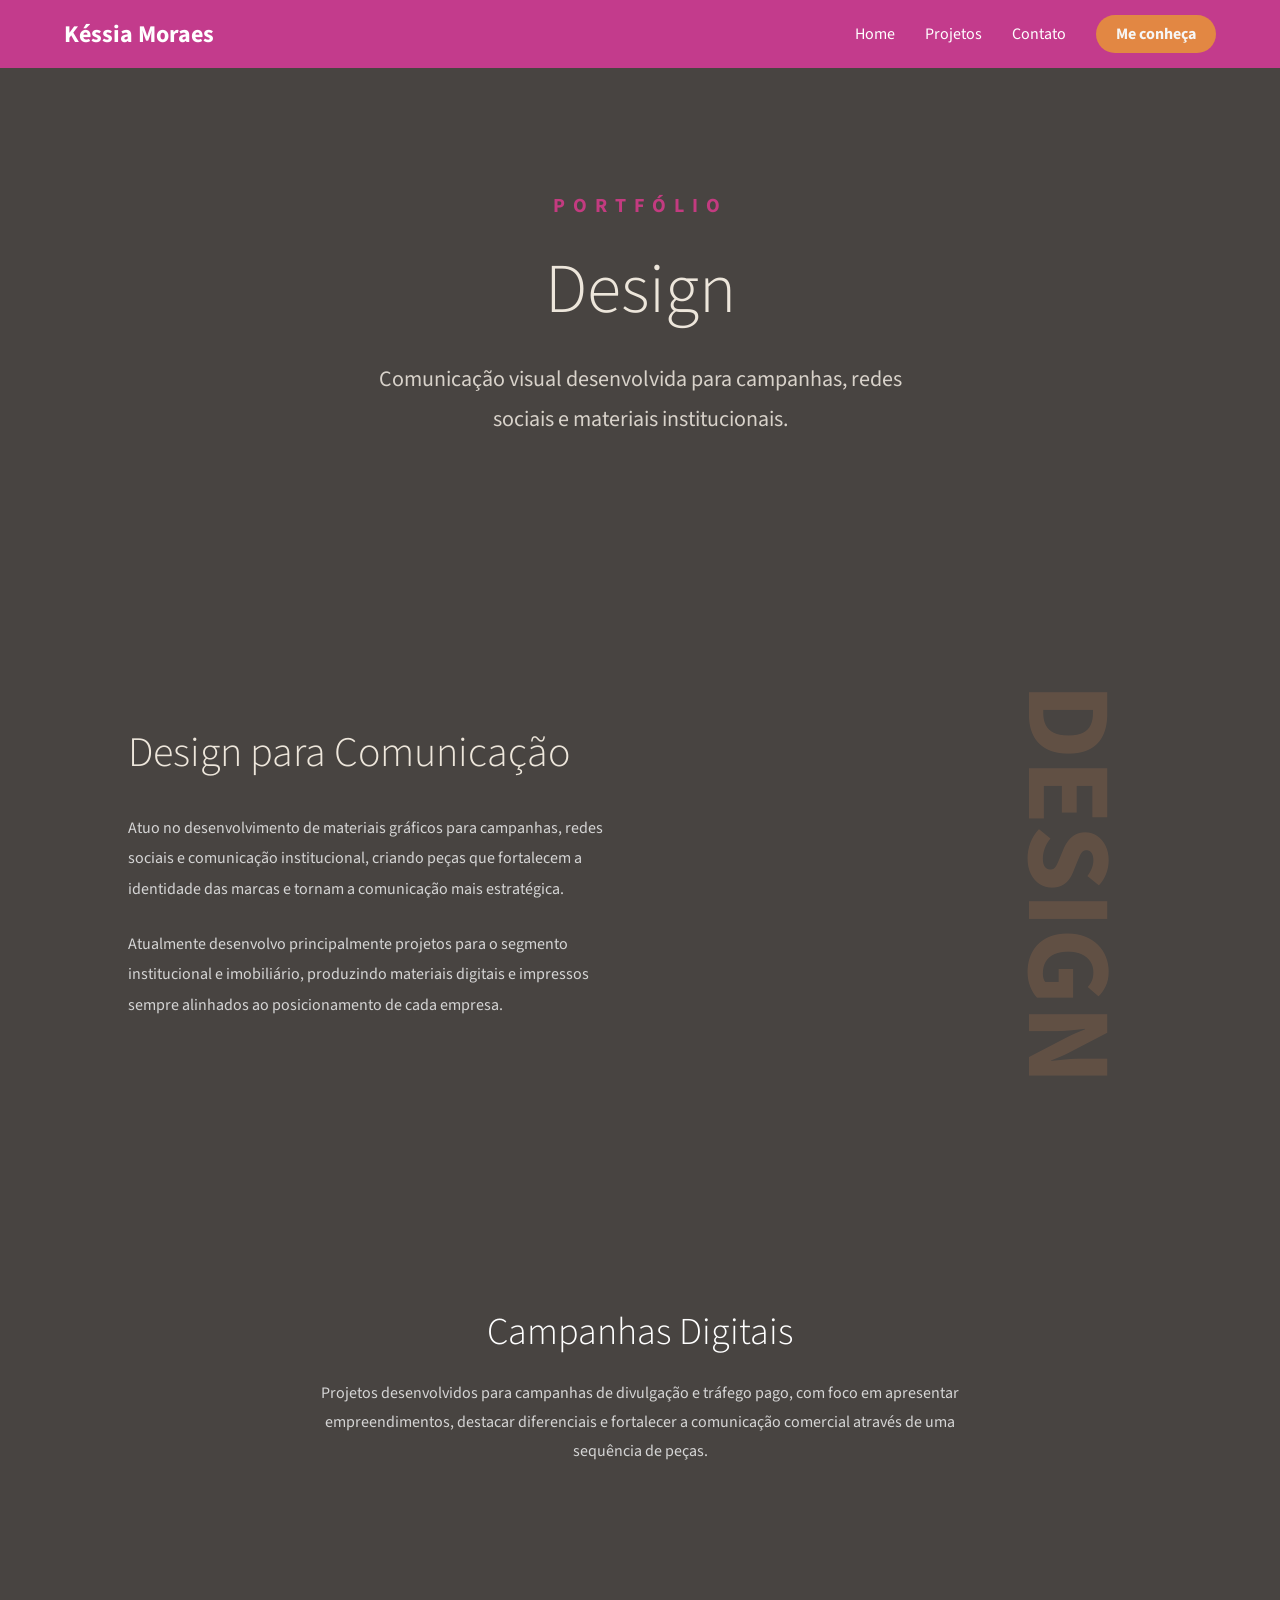
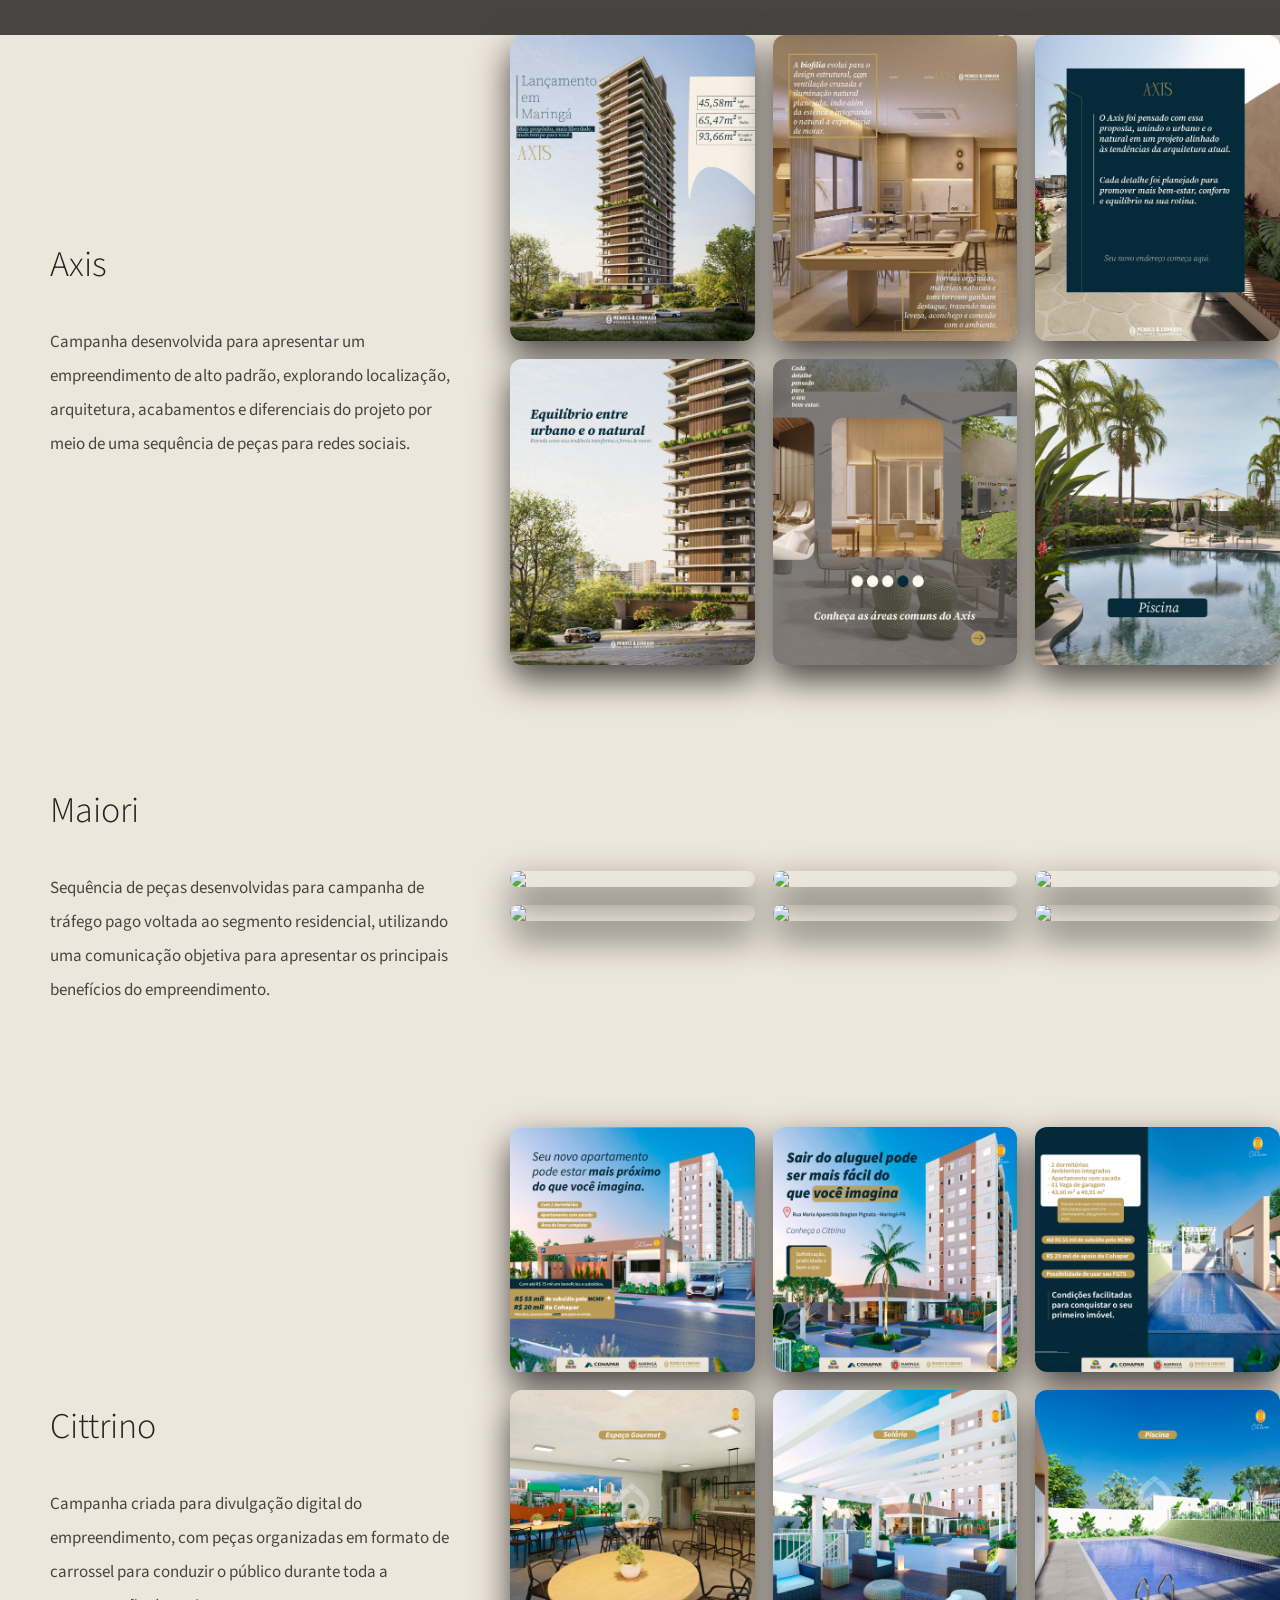
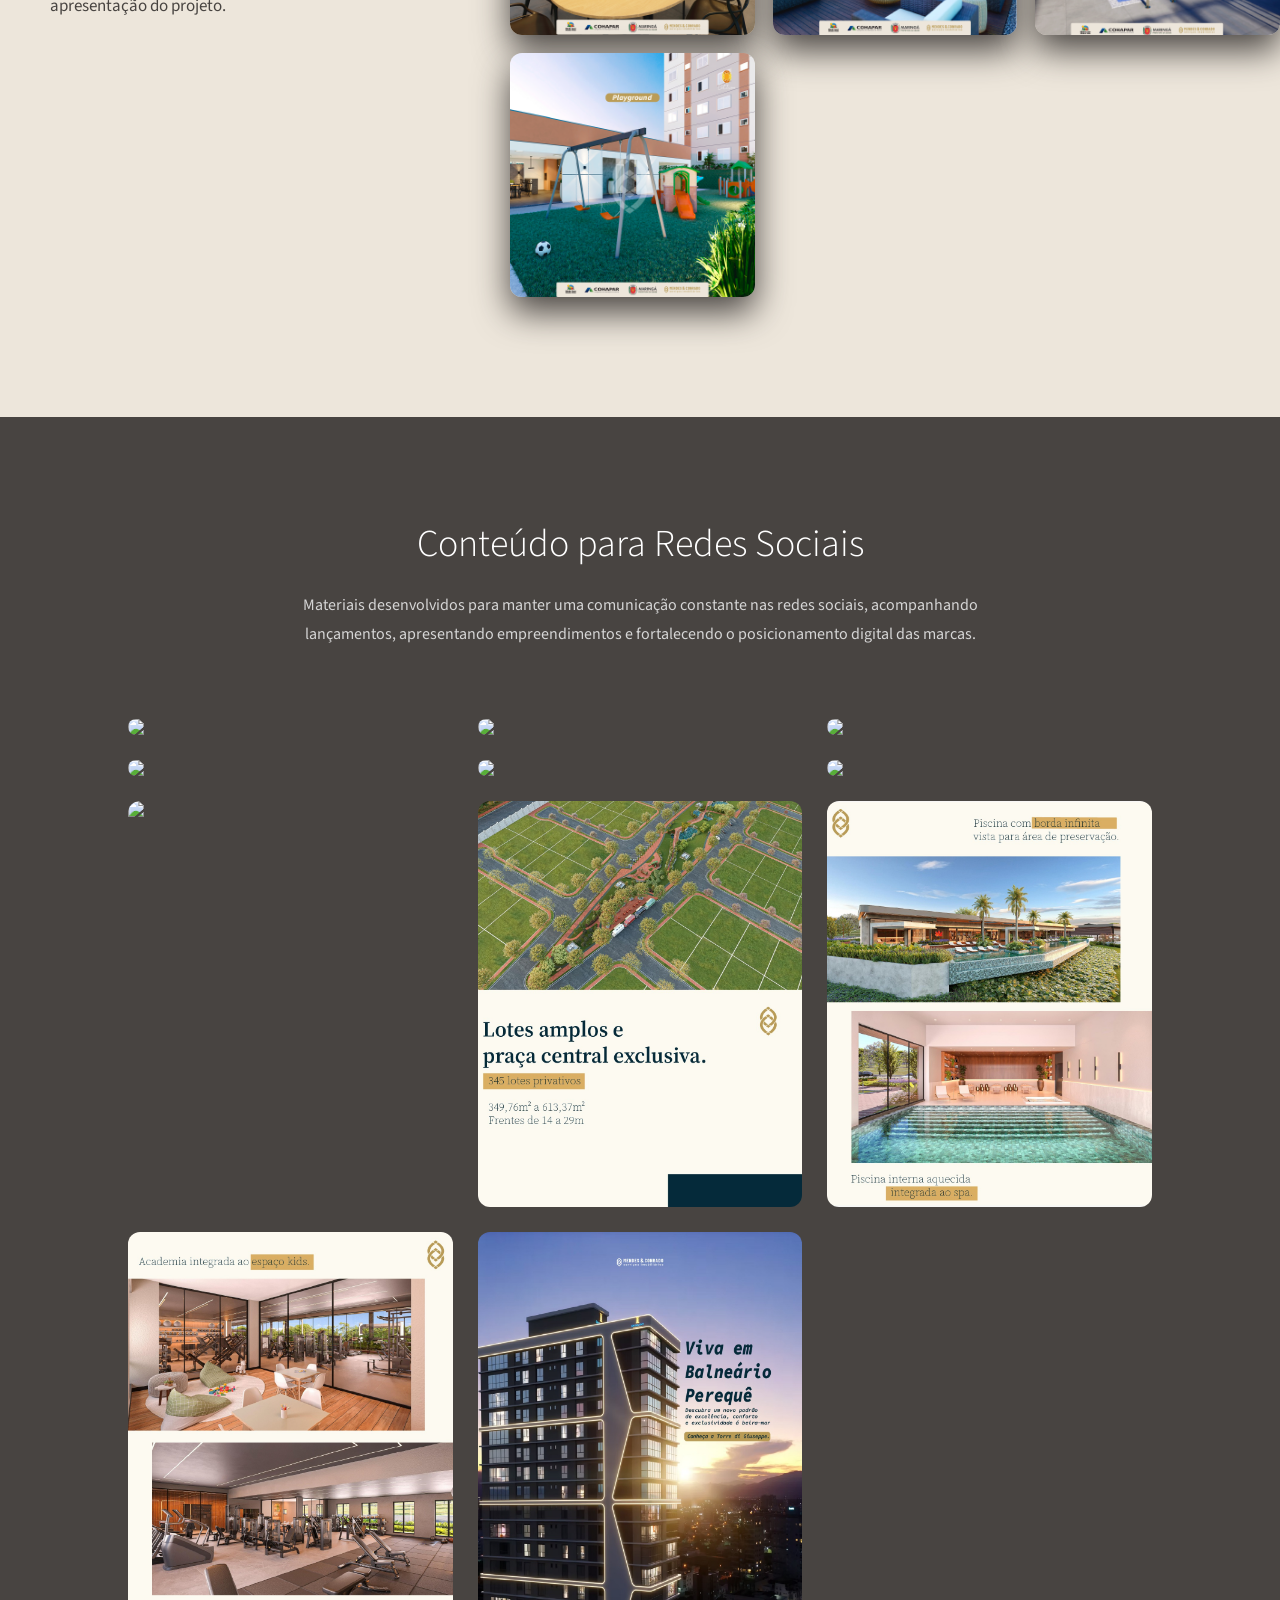
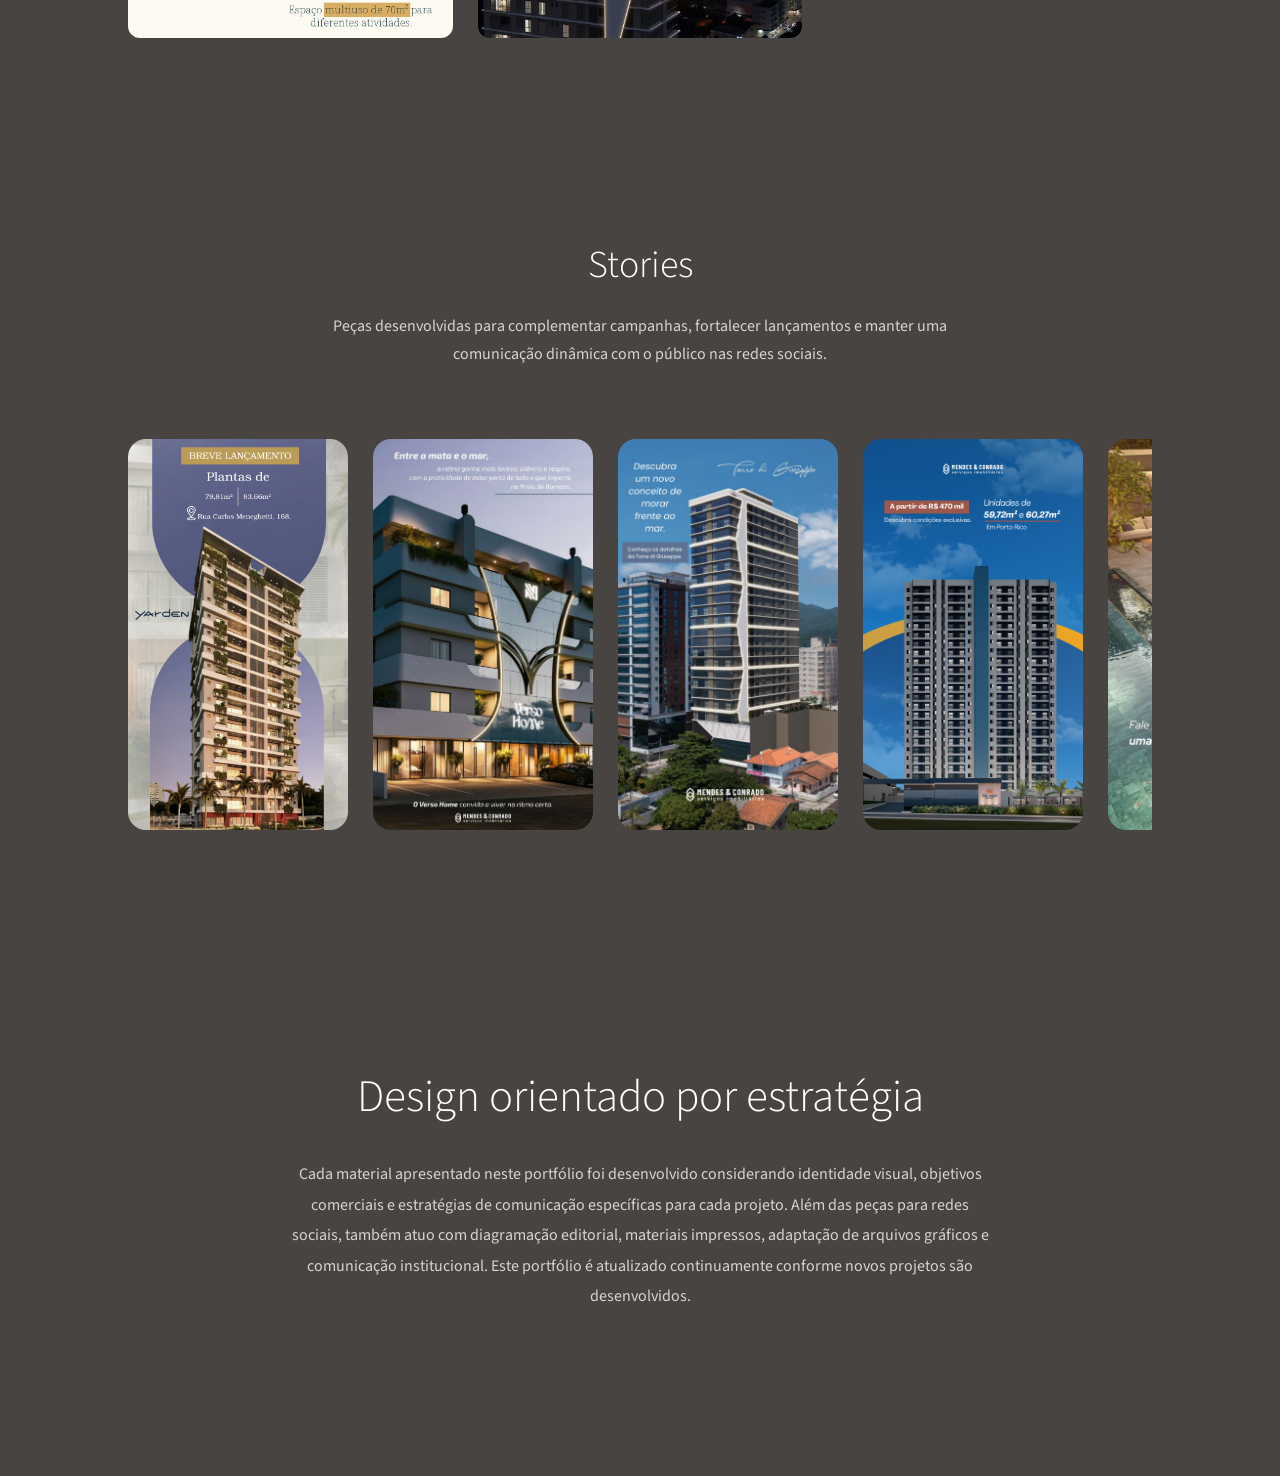
==== design.html @ b6b6fb09 "Primeira versão do portfólio" ====
<!DOCTYPE html>
<html lang="pt-br">

<head>
<meta charset="UTF-8">
<meta name="viewport" content="width=device-width, initial-scale=1.0">

<title>Késsia Moraes</title>

<link rel="stylesheet" href="style.css">

<link href="https://fonts.googleapis.com/css2?family=Source+Sans+Pro:wght@300;400;500;600;700&display=swap" rel="stylesheet">

</head>

<body>

<header>

<div class="logo">
<h2>Késsia Moraes</h2>
</div>

<nav>

<ul>
    
    <li><a href="index.html">Home</a></li>
    <li><a href="index.html#projetos">Projetos</a></li>
    <li><a href="index.html#contato">Contato</a></li>
    <li><a href="index.html#sobre" class="btn-conheca">Me conheça</a></li>

</ul>

</nav>

</header>

<!-- ================= BANNER ================= -->

<section class="banner-design">

<div class="banner-texto">

<h1>Portfólio</h1>

<h2>Design</h2>

<p>
Comunicação visual desenvolvida para campanhas,
redes sociais e materiais institucionais.
</p>

</div>

</section>

<!-- ================= INTRO ================= -->

<section class="intro-design">

<div class="texto-intro">

<h2>Design para Comunicação</h2>

<p>

Atuo no desenvolvimento de materiais gráficos para campanhas,
redes sociais e comunicação institucional, criando peças que
fortalecem a identidade das marcas e tornam a comunicação
mais estratégica.

</p>

<p>

Atualmente desenvolvo principalmente projetos para o segmento
institucional e imobiliário, produzindo materiais digitais e impressos
sempre alinhados ao posicionamento de cada empresa.

</p>

</div>

<div class="titulo-gigante">

DESIGN

</div>

</section>

<!-- ================= CAMPANHAS ================= -->

<section class="categoria-design">

<h2>Campanhas Digitais</h2>

<p class="categoria-texto">

Projetos desenvolvidos para campanhas de divulgação e tráfego pago,
com foco em apresentar empreendimentos, destacar diferenciais e
fortalecer a comunicação comercial através de uma sequência de peças.

</p>

</section>

<section class="projeto-design">

<div class="texto-projeto">

<h2>Axis</h2>

<p>

Campanha desenvolvida para apresentar um empreendimento
de alto padrão, explorando localização, arquitetura,
acabamentos e diferenciais do projeto por meio de uma
sequência de peças para redes sociais.

</p>

</div>

<div class="galeria-design">

<img src="Designs/Axis 1.jpeg" onclick="abrirImagem(this)">
<img src="Designs/Axis 2.jpeg" onclick="abrirImagem(this)">
<img src="Designs/Axis 3.jpeg" onclick="abrirImagem(this)">
<img src="Designs/Axis 4.png" onclick="abrirImagem(this)">
<img src="Designs/Axis C.1.png" onclick="abrirImagem(this)">
<img src="Designs/Axis C.2.png" onclick="abrirImagem(this)">

</div>
</section>

<section class="projeto-design invertido">

<div class="galeria-design">

<img src="Designs/Maori 1.png" onclick="abrirImagem(this)">
<img src="Designs/Maori 2.png" onclick="abrirImagem(this)">
<img src="Designs/Maori 3.png" onclick="abrirImagem(this)">
<img src="Designs/Maori 4.png" onclick="abrirImagem(this)">
<img src="Designs/Maori 5.png" onclick="abrirImagem(this)">
<img src="Designs/Maori 6.png" onclick="abrirImagem(this)">

</div>

<div class="texto-projeto">

<h2>Maiori</h2>

<p>

Sequência de peças desenvolvidas para campanha de tráfego
pago voltada ao segmento residencial, utilizando uma
comunicação objetiva para apresentar os principais
benefícios do empreendimento.

</p>

</div>

</section>

<section class="projeto-design">

<div class="texto-projeto">

<h2>Cittrino</h2>

<p>

Campanha criada para divulgação digital do empreendimento,
com peças organizadas em formato de carrossel para conduzir
o público durante toda a apresentação do projeto.

</p>

</div>

<div class="galeria-design">

<img src="Designs/Cittrino 1.png" onclick="abrirImagem(this)">
<img src="Designs/Cittrino 2.png" onclick="abrirImagem(this)">
<img src="Designs/Cittrino 3.png" onclick="abrirImagem(this)">
<img src="Designs/Cittrino 4.png" onclick="abrirImagem(this)">
<img src="Designs/Cittrino 5.png" onclick="abrirImagem(this)">
<img src="Designs/Cittrino 6.png" onclick="abrirImagem(this)">
<img src="Designs/Cittrino 7.png" onclick="abrirImagem(this)">

</div>

</section>

<section class="categoria-design">

<h2>Conteúdo para Redes Sociais</h2>

<p class="categoria-texto">

Materiais desenvolvidos para manter uma comunicação
constante nas redes sociais, acompanhando lançamentos,
apresentando empreendimentos e fortalecendo o
posicionamento digital das marcas.

</p>

<div class="grid-design">

<img src="Designs/Albor 1.jpg" onclick="abrirImagem(this)">
<img src="Designs/Albor 2.jpg" onclick="abrirImagem(this)">
<img src="Designs/Neo Wave 1.jpeg" onclick="abrirImagem(this)">
<img src="Designs/Neo Wave 2.jpeg" onclick="abrirImagem(this)">
<img src="Designs/La Vie 2.jpeg" onclick="abrirImagem(this)">
<img src="Designs/La Vie 3.jpeg" onclick="abrirImagem(this)">
<img src="Designs/La Vie 4.jpeg" onclick="abrirImagem(this)">
<img src="Designs/Plátanos 2.jpg" onclick="abrirImagem(this)">
<img src="Designs/Plátanos 3.jpg" onclick="abrirImagem(this)">
<img src="Designs/Plátanos 4.jpg" onclick="abrirImagem(this)">
<img src="Designs/Torre di Giuseppe 2.jpeg" onclick="abrirImagem(this)">

</div>

</section>

<section class="categoria-design">

<h2>Stories</h2>

<p class="categoria-texto">

Peças desenvolvidas para complementar campanhas,
fortalecer lançamentos e manter uma comunicação
dinâmica com o público nas redes sociais.

</p>

<div class="stories-grid">

<img src="Designs/Yarden.png" onclick="abrirImagem(this)">
<img src="Designs/Verso Home.jpeg" onclick="abrirImagem(this)">
<img src="Designs/Torre di Giuseppe.jpeg" onclick="abrirImagem(this)">
<img src="Designs/Neo Wave st.png" onclick="abrirImagem(this)">
<img src="Designs/Albor storys 1.jpg" onclick="abrirImagem(this)">
<img src="Designs/Albor storys 2.jpg" onclick="abrirImagem(this)">
<img src="Designs/Albor storys 3.jpg" onclick="abrirImagem(this)">
<img src="Designs/instagram Story.png" onclick="abrirImagem(this)">

</div>

</section>

<section class="portfolio-update">

<h2>Design orientado por estratégia</h2>

<p>

Cada material apresentado neste portfólio foi desenvolvido
considerando identidade visual, objetivos comerciais e
estratégias de comunicação específicas para cada projeto.

Além das peças para redes sociais, também atuo com
diagramação editorial, materiais impressos, adaptação de
arquivos gráficos e comunicação institucional.

Este portfólio é atualizado continuamente conforme novos
projetos são desenvolvidos.

</p>

</section>


<!-- ================= RODAPÉ ================= -->


<!-- LIGHTBOX -->

<div class="lightbox" id="lightbox">

    <span class="fechar">&times;</span>

    <span class="anterior">&#10094;</span>

    <img id="img-ampliada" alt="Imagem ampliada">

    <span class="proximo">&#10095;</span>

</div>

<script>

const lightbox = document.getElementById("lightbox");
const imagem = document.getElementById("img-ampliada");
const fotos = document.querySelectorAll(".galeria-design img, .grid-design img, .stories-grid img");

let indice = 0;

function abrirImagem(img){
    indice = Array.from(fotos).indexOf(img);
    imagem.src = fotos[indice].src;
    lightbox.style.display = "flex";
}

function mostrarImagem(){
    imagem.src = fotos[indice].src;
}

document.querySelector(".proximo").onclick = function(){
    indice++;
    if(indice >= fotos.length){
        indice = 0;
    }
    mostrarImagem();
}

document.querySelector(".anterior").onclick = function(){
    indice--;
    if(indice < 0){
        indice = fotos.length - 1;
    }
    mostrarImagem();
}

document.querySelector(".fechar").onclick = function(){
    lightbox.style.display = "none";
}

lightbox.onclick = function(e){
    if(e.target === lightbox){
        lightbox.style.display = "none";
    }
}

document.addEventListener("keydown", function(e){

    if(lightbox.style.display !== "flex") return;

    if(e.key === "ArrowRight"){
        document.querySelector(".proximo").click();
    }

    if(e.key === "ArrowLeft"){
        document.querySelector(".anterior").click();
    }

    if(e.key === "Escape"){
        lightbox.style.display = "none";
    }

});

</script>

</body>
</html>
---- style.css ----
* {
    margin: 0;
    padding: 0;
    box-sizing: border-box;
}

html{

    scroll-behavior:smooth;

}
body {
    background-color: #ede6db;
    font-family: 'Source Sans Pro', sans-serif;
    color: #222;
}

header {
    background-color: #c33B8c;
    width: 100%;
    padding: 15px 5%;
    display: flex;
    justify-content: space-between;
    align-items: center;
}

header .logo h2 {
    color: white;
    margin: 0;
    font-size: 24px;
}

header nav ul {
    display: flex;
    align-items: center;
    list-style: none;
    gap: 30px;
}

header nav ul li a {
    color: white;
    text-decoration: none;
    font-size: 16px;
}

header nav ul li a.btn-conheca {
    background-color: #e28743;
    color: #f6f6f6;
    padding: 8px 20px;
    border-radius: 20px;
    font-weight: bold;
    display: inline-block;
    transition: opacity 0.2s;
}

header nav ul li a.btn-conheca:hover {
    opacity: 0.9;
}

.home{
    width: 100%;
    min-height: 88vh;
    padding: 60px 7%;
    display: flex;
    justify-content: space-between;
    align-items: center;
    gap: 70px;
    background: #EDE6DB;
}
.home-image{
    width: 40%;
    display: flex;
    justify-content: center;
    position: relative; /* importante */
}

.foto{
    width:340px;
    border-radius:40px;
}

.estrela-home{
    position:absolute;
    width:300px;
    top:-235px;
    left:-30px;
    z-index:2;
}

.home-text{
    width:55%;
}
.home-text h1{
    color:#C33B80;
    font-size:52px;
    font-weight:700;
    line-height:60px;
    text-align:right;
    margin-bottom:45px;
}
.home-text h2{
    color:#484441;
    font-size:58px;
    font-weight:700;
    margin-bottom:8px;
}

.home-text h2 span{
    font-size:24px;
    font-weight:300;
    color:#777;
    font-style:italic;
}

.home-text p{
    color:#6a6a6a;
    font-size:22px;
    line-height:33px;
    margin-bottom:15px;
}

.home .btn-projetos{
    display:inline-block;
    margin-top:25px;
    background:#484441;
    color:#EDE6DB;
    border:none;
    border-radius:30px;
    padding:15px 40px;
    font-size:18px;
    cursor:pointer;
    transition:.3s;
    text-decoration:none;
    font-weight:600;
}

.home .btn-projetos:hover{
    background:#C33B80;
}

/* ================= PROJETOS ================= */

.projetos{
    width: 100%;
    min-height: 100vh;
    background-color: #F2985B;

    display: flex;
    flex-direction: column;
    align-items: center;
    padding-bottom: 80px;
}

.faixa{
    width:100%;
    background:#F0AECF;
    padding:5px 0;
    overflow:hidden;
}

.faixa h2{
    color:#F2985B;
    font-size:60px;
    font: weight 700px;;
    white-space:nowrap;
    text-align:center;
    letter-spacing:2px;
}

.faixa h2{
    color:#F2985B;
    font-size:45px;
    font-weight:700;
    white-space:nowrap;
    text-align:center;
    letter-spacing:8px;
}

.faixa h3{
    color:#89654e;
    font-size:50px;
    font-weight:700;
    white-space:nowrap;
    text-align:center;
    letter-spacing:2px;
}

.faixa2 h2{
    color:#F0AECF;
    font-size:42px;
    white-space:nowrap;
    text-align:center;
    letter-spacing:2px;
}

.cards{
    width: 90%;
    margin:120px auto 0;
    display: grid;
    grid-template-columns: repeat(4,1fr);
    gap: 30px;
}

.card{
    padding:35px;
    border-radius:26px;
    min-height:400px;
    display:flex;
    flex-direction:column;
    justify-content:space-between;
}

.card h3{
    font-size:48px;
    line-height:50px;
    font-weight:700;

}

.card p{
    font-size:18px;
    line-height:28px;
}

.card a{
    margin-top:30px;
    text-decoration:none;
    font-weight:bold;
}

.social{
    background:#C33B80;
    color:#EDE6DB;
}

.mobile{
    background:#484441;
    color:#C33B80;
}

.fotografia{
    background:#F0AECF;
    color:#F2985B;

}

.design{
    background:#EDE6DB;
    color:#484441;
}
.card a{
    display:block;
    width:100%;
    text-align:center;
    margin-top:30px;
    padding:12px;
    border-radius:12px;
    text-decoration:none;
    font-weight:700;
}

.social a{
    background:#484441;
    color:#EDE6DB;
}

.mobile a{
    background:#C33B80;
    color:#EDE6DB;
}

.fotografia a{
    background:#F2985B;
    color:#EDE6DB;
}

.design a{
    background:#484441;
    color:#EDE6DB;
}

/* ================= DIVISOR EDITORIAL ================= */

.divisor-editorial{
    width:97\%;
    margin-bottom:-60px;   /* faz a franjinha entrar na próxima seção */
    line-height:0;
    position:relative;
    z-index:10;
}

.divisor-editorial img{
    display:block;
    width:109%;           /* aumenta um pouquinho */
    margin-left:-2%;      /* centraliza */
}

/* SOBRE */

.sobre{

    width:100%;
    min-height:100vh;
    background:#484441;
    display:flex;
    justify-content:space-between;
    align-items:center;
    padding:90px 8%;
    position:relative;
}

.sobre-imagem{
    width:35%;
    position:relative;
    display:flex;
    justify-content:center;
}

.fundo-rosa{
    width:260px;
    height:520px;
    background:#F0AECF;
    position:absolute;
    left:-20px;
    top:-20px;
    z-index:1;
}

.sobre-imagem img{
    width:300px;
    position:relative;
    z-index:2;
}

.sobre-texto{ 
    width:55%;
    color:white;
    position:relative;

}

.sobre-texto h2{
    font-size:78px;
    color:#F0AECF;
    font-family:serif;
    font-style:italic;
    font-weight:400;
    margin-bottom:35px;
}

.sobre-texto p{
    font-size:22px;
    line-height:38px;
    color:#F3D4E5;
    margin-bottom:25px;
}

.titulo-ferramentas{
    display:inline-block;
    background:#C33B80;
    color:white;
    padding:10px 40px;
    border-radius:30px;
    margin-top:20px;
    margin-bottom:30px;
    font-weight:bold;

}

.icones{
    display:flex;
    gap:25px;
    align-items:center;

}

.icones img{
    width:48px;
}

.estrela-sobre{
    position:absolute;
    width:60px;
}

.estrela1{
    left:-60px;
    top:-40px;
}

.estrela2{
    right:30px;
    top:-30px;
}

.estrela3{
    right:-20px;
    bottom:-20px;
}

/* ================= CONTATO ================= */

.contato{
    width:100%;
    padding:120px 8%;
    background:
    linear-gradient(#F0AECF 15px, transparent 15px),
    linear-gradient(90deg,#F0AECF 15px, transparent 15px);
    background-size:100px 100px;
    background-color:#EDE6DB;
    display:flex;
    justify-content:center;
}

.contato-box{
    width:900px;
    background:#F2985B;
    border-radius:45px;
    padding:70px;
    text-align:center;
    position:relative;
}

.contato-box h2{
    color:#C33B80;
    font-size:52px;
    line-height:60px;
    margin-bottom:25px;
}

.contato-box p{
    color:#EDE6DB;
    font-size:24px;
    line-height:38px;
    margin-bottom:40px;
}

.btn-whatsapp{
    display:inline-block;
    background:#C33B80;
    color:white;
    text-decoration:none;
    padding:15px 45px;
    border-radius:30px;
    font-size:22px;
    font-weight:bold;
    transition:.3s;
}

.btn-whatsapp:hover{
    background:#484441;

}

.estrela-contato1{
    width:45px;
    left:50px;
    top:40px;
}

.estrela-contato2{
    width:70px;
    right:70px;
    top:90px;
}

.estrela-contato3{
    width:35px;
    right:120px;
    bottom:60px;
}

/* ================= FOOTER ================= */

footer{
    width:100%;
    background:#C33B80;
    text-align:center;
    padding:0 px 8% 50px;
    position:relative;
}

.faixa-footer{
    width:100%;
    height:45px;

    display:flex;
    justify-content:center;
    align-items:center;
    overflow:hidden;
}

.faixa-footer p{

    white-space:nowrap;
    font-size:45px;
    letter-spacing:8px;
    font: weight 600px;

}

.faixa1{
    background:#F2985B;

}

.faixa1 p{
    color:#EDE6DB;

}

.faixa2{
    background:#EDE6DB;

}

.faixa2 p{
    color:#484441;

}


footer h2{
    font-size:78px;
    color:#EDE6DB;
    line-height:90px;
    margin-bottom:50px;
    font-weight:700;
}

.footer-links{
    display:flex;
    justify-content:center;
    gap:40px;
    margin-bottom:40px;
}

.footer-links a{
    color:#EDE6DB;
    text-decoration:none;
    font-size:20px;
    transition:.3s;
}

.footer-links a:hover{
    color:#F2985B;
}

.redes{
    display:flex;
    justify-content:center;
    gap:25px;
    margin-bottom:35px;
}

.redes img{
    width:34px;
    transition:.3s;
}

.redes img:hover{
    transform:scale(1.15);
}

footer p{
    color:#F0AECF;
    font-size:16px;
}

/* ==========================================
   FOTOGRAFIA
========================================== */

.banner-foto{
    width:100%;
    min-height:70vh;
    background:#484441;
    display:flex;
    justify-content:center;
    align-items:center;
    text-align:center;
    padding:80px 8%;

}

.banner-texto h1{
    color:#C33B80;
    font-size:24px;
    letter-spacing:8px;
    text-transform:uppercase;
    margin-bottom:20px;

}

.banner-texto h2{
    color:#EDE6DB;
    font-size:90px;
    font-weight:700;
    margin-bottom:20px;

}

.banner-texto p{
    color:#D8D2CA;
    font-size:22px;
    line-height:34px;

}

.galeria{
    background:#484441;
    padding:100px 8%;

}

.galeria h3{
    color:#F0AECF;
    font-size:42px;
    margin-bottom:40px;
    margin-top:80px;
    letter-spacing:3px;
    text-transform:uppercase;

}

.grid-fotos{
    display:grid;
    grid-template-columns:repeat(12,1fr);
    grid-auto-rows:190px;
    gap:18px;
    margin-bottom:80px;

}

.grid-fotos img{

    width:100%;
    height:100%;
    object-fit:cover;

    transition:.4s;

}

.grid-fotos img:hover{

    object-fit:contain;

    background:#484441;

}

.grid-fotos img:hover{
    transform:scale(1.02);

}

.grid-fotos img:nth-child(1){
    grid-column:span 8;
    grid-row:span 3;

}

.grid-fotos img:nth-child(2){
    grid-column:span 4;
    grid-row:span 2;

}

.grid-fotos img:nth-child(3){
    grid-column:span 4;
    grid-row:span 2;

}

.grid-fotos img:nth-child(4){
    grid-column:span 8;
    grid-row:span 2;

}

.grid-fotos img:nth-child(5){
    grid-column:span 6;
    grid-row:span 3;

}

.grid-fotos img:nth-child(6){
    grid-column:span 6;
    grid-row:span 3;

}

.grid-fotos img:nth-child(7){
    grid-column:span 12;
    grid-row:span 3;

}

.galeria h3:first-child{
    margin-top:0;

}

.galeria h3::after{
    content:"";
    display:block;
    width:120px;
    height:3px;
    background:#C33B80;
    margin-top:12px;

}


/* ================= LIGHTBOX ================= */

.lightbox{
    display:none;
    position:fixed;
    left:0;
    top:0;
    width:100%;
    height:100%;
    background:rgba(0,0,0,.92);
    justify-content:center;
    align-items:center;
    z-index:9999;
    animation:fade .35s;
}

.lightbox img{
    max-width:88%;
    max-height:88%;
    border-radius:10px;
    animation:zoom .35s;
}

.fechar{
    position: fixed;
    top: 20px;
    right: 30px;
    font-size: 70px;
    font-weight: bold;
    color: #ffffff;
    cursor: pointer;
    z-index: 10000;
}

.anterior,
.proximo{
    position:absolute;
    top:50%;
    transform:translateY(-50%);
    color:white;
    font-size:60px;
    cursor:pointer;
    user-select:none;
    padding:20px;
}

.anterior{
    left:25px;
}

.proximo{
    right:25px;
}

@keyframes fade{
    from{
        opacity:0;
    }

    to{
        opacity:1;
    }
}

@keyframes zoom{
    from{
        transform:scale(.85);
    }

    to{
        transform:scale(1);
    }
}


/* ==========================================
   mobilemaker
========================================== */

.intro-mobile{

    width:80%;
    margin:90px auto;
    display:flex;
    gap:40px;
    justify-content:center;
    align-items:center;

}

.linha-mobile{
    width:3px;
    height:120px;
    background:#C33B80;

}

.texto-mobile{
    max-width:700px;

}

.texto-mobile h2{

    color:#F0AECF;
    font-size:40px;
    margin-bottom:20px;

}

.texto-mobile p{

    color:#EDE6DB;
    line-height:1.9;
    font-size:18px;

}

.videos-mobile{

    width:70%;
    margin:0 auto 120px;

}

.video-card{

    margin-bottom:120px;

}

.video-card video{

    width:100%;
    max-width:650px;

    display:block;

    margin:0 auto;

    border-radius:20px;

    transition:.35s;

    cursor:pointer;

}

.video-card video:hover{

    transform:scale(1.02);

}

.info-video{

    width:650px;

    margin:25px auto 0;

    text-align:left;

}

.info-video span{

    color:#F2985B;

    font-size:15px;

    letter-spacing:3px;

}

.info-video h3{

    color:#F0AECF;

    font-size:34px;

    margin:10px 0;

}

.info-video p{

    color:#d9d9d9;

    line-height:1.8;

    margin-bottom:25px;

}

.tags-video{

    display:flex;

    gap:12px;

    flex-wrap:wrap;

}

.tags-video span{
    background:#C33B80;
    color:white;
    padding:8px 16px;
    border-radius:40px;
    font-size:14px;
    letter-spacing:1px;

}

.video-card::after{

    content:"";
    display:block;
    width:100%;
    height:1px;
    background:rgba(255,255,255,.12);
    margin-top:70px;

}

.pagina-mobile{

    background:#484441;
    color:#fff;

}


/* ==========================================
   DESIGN
========================================== */

.banner-design{

    width:100%;
    min-height:55vh;
    background:#484441;
    display:flex;
    justify-content:center;
    align-items:center;
    text-align:center;
    color:#ffe7e7;
}

.banner-design h1{

    font-size:20px;
    letter-spacing:8px;
    text-transform:uppercase;
    color:#C33B80;
    margin-bottom:20px;

}

.banner-design h2{

    font-size:70px;
    font-weight:300;
    margin-bottom:20px;

}

.banner-design p{

    width:650px;
    max-width:90%;
    margin:auto;
    line-height:1.8;

}

/* INTRO */

.intro-design{

    background:#484441;
    color:white;

    display:flex;
    justify-content:space-between;
    align-items:center;

    padding:120px 10%;

    gap:80px;

}

.texto-intro{

    width:50%;

}

.texto-intro h2{

    font-size:42px;
    font-weight:300;
    margin-bottom:35px;

}

.texto-intro p{

    line-height:2;
    margin-bottom:20px;
    color:#d8d8d8;

}

.titulo-gigante{

    font-size:150px;
    font-weight:700;
    opacity:.05;
    user-select:none;

}

/* CATEGORIAS */

.categoria-design{

    background:#484441;
    color:white;
    padding:100px 10%;

}

.categoria-design h2{

    font-size:42px;
    font-weight:300;
    margin-bottom:20px;

}

.categoria-texto{

    width:650px;
    max-width:100%;
    color:#d6d6d6;
    line-height:1.8;
    margin-bottom:60px;

}

/* PROJETOS */

.projeto-design{

    display:flex;
    justify-content:space-between;
    align-items:center;

    gap:60px;

    margin-bottom:120px;

}

.projeto-design.invertido{

    flex-direction:row-reverse;

}

.texto-projeto{

    max-width:450px;
    padding-left:50px;

}

.texto-projeto h2{

    font-size:36px;
    font-weight:300;
    margin-bottom:35px;

}

.texto-projeto p{

    line-height:2;
    color:#484441;
    font-size:17px;

}

/* GALERIA */

.galeria-design{
    width:65%;
    display:grid;
    grid-template-columns:repeat(3,1fr);
    gap:18px;
    margin:0 auto;

}

.galeria-design img{

    width:100%;
    display:block;
    border-radius:12px;

    cursor:pointer;

    transition:.4s;

    box-shadow:0 15px 35px #484441;

}

.galeria-design img:hover{

    transform:translateY(-8px);

}

/* GRID FEED */

.grid-design{

    display:grid;

    grid-template-columns:repeat(auto-fit,minmax(250px,1fr));

    gap:25px;

}

.grid-design img{

    width:100%;
    border-radius:12px;
    cursor:pointer;
    transition:.4s;

}

.grid-design img:hover{

    transform:translateY(-8px);

}

/* STORIES */

.stories-grid{

    display:flex;

    gap:25px;

    overflow-x:auto;

    padding-bottom:15px;

}

.stories-grid img{

    width:220px;

    border-radius:18px;

    cursor:pointer;

    transition:.4s;

    flex-shrink:0;

}

.stories-grid img:hover{

    transform:translateY(-8px);

}

/* FINAL */

.comunicacao-design{

    background:#484441;
    color:white;

    padding:120px 10%;

}

.comunicacao-design h2{

    font-size:42px;
    font-weight:300;
    margin-bottom:30px;

}

.comunicacao-design p{

    width:750px;
    max-width:100%;

    line-height:2;
    color:#d6d6d6;

    margin-bottom:20px;

}

.portfolio-update{

    background:#484441;

    color:white;

    text-align:center;

    padding:120px 10%;

}

.portfolio-update h2{

    font-size:42px;
    font-weight:300;
    margin-bottom:30px;

}

.portfolio-update p{

    width:700px;
    max-width:100%;
    margin:auto;

    line-height:2;

    color:#d5d5d5;

}


/********************************************
SOCIAL MEDIA
********************************************/

.banner-social{

    background:#484441;
    color:#8d6f40;
    padding:170px 10%;
    text-align:center;

}

.banner-social h1{

    font-size:18px;
    letter-spacing:4px;
    text-transform:uppercase;
    color:#F0AECF;
    margin-bottom:20px;

}

.banner-social h2{

    font-size:58px;
    font-weight:300;
    margin-bottom:20px;

}

.banner-social p{

    width:700px;
    max-width:100%;
    margin:auto;
    line-height:1.8;
    color:#d5d5d5;

}

/*========================*/

.intro-design{

    display:flex;
    justify-content:space-between;
    align-items:center;
    padding:120px 10%;
    background:#484441;
    color:#EDE6DB;
    gap:80px;

}

.texto-intro{

    max-width:700px;

}

.texto-intro h2{

    font-size:42px;
    margin-bottom:30px;
    font-weight:300;

}

.texto-intro p{

    line-height:1.9;
    margin-bottom:25px;
    color:#d5d5d5;

}

.titulo-gigante{

    font-size:120px;
    color:#F2985B;
    opacity:.15;
    writing-mode:vertical-rl;
    user-select:none;

}

/*========================*/

.categoria-design{

    padding:100px 10%;
    background:#484441;
    color:white;

}

.categoria-design h2{

    font-size:38px;
    text-align:center;
    margin-bottom:20px;
    font-weight:300;

}

.categoria-texto{

    text-align:center;
    width:700px;
    max-width:100%;
    margin:0 auto 70px;
    line-height:1.8;
    color:#d5d5d5;

}

/*========================*/

.grid-servicos{

    display:grid;
    grid-template-columns:repeat(auto-fit,minmax(280px,1fr));
    gap:35px;

}

.card-servico{

    background:#5b5552;
    padding:35px;
    border-radius:18px;
    transition:.3s;

}

.card-servico:hover{

    transform:translateY(-8px);

}

.card-servico h3{

    font-size:24px;
    margin-bottom:20px;
    color:#F2985B;
    font-weight:400;

}

.card-servico p{

    line-height:1.8;
    color:#EDE6DB;

}

/*========================*/

.comunicacao-design{

    padding:100px 10%;
    background:#484441;
    color:white;
    text-align:center;

}

.comunicacao-design h2{

    font-size:38px;
    margin-bottom:40px;
    font-weight:300;

}

.comunicacao-design p{

    width:900px;
    max-width:100%;
    margin:0 auto 30px;
    line-height:2;
    color:#d5d5d5;

}

/*========================*/

.portfolio-update{

    padding:120px 10%;
    background:#484441;
    text-align:center;
    color:white;

}

.portfolio-update h2{

    font-size:45px;
    margin-bottom:30px;
    font-weight:300;

}

.portfolio-update p{

    width:700px;
    max-width:100%;
    margin:0 auto 45px;
    line-height:1.9;
    color:#d5d5d5;

}

/*========================*/

.botao-home{

    display:inline-block;
    padding:15px 40px;
    background:#F2985B;
    color:white;
    text-decoration:none;
    border-radius:40px;
    transition:.3s;

}

.botao-home:hover{

    background:#C33B80;
}

/*==========================
RESPONSIVO
==========================*/

@media(max-width:900px){

.intro-design{

    flex-direction:column;
    text-align:center;

}

.titulo-gigante{

    writing-mode:horizontal-tb;
    font-size:65px;

}

.banner-social h2{

    font-size:42px;

}

.portfolio-update h2{

    font-size:35px;

}

}


/* ================= LIGHTBOX DESIGN ================= */

.lightbox{
    display:none;
    position:fixed;
    top:0;
    left:0;
    width:100%;
    height:100%;
    background:rgba(0,0,0,.92);
    justify-content:center;
    align-items:center;
    z-index:99999;
}

.lightbox img{
    max-width:90%;
    max-height:90%;
    border-radius:12px;
}

.fechar{
    position:absolute;
    top:20px;
    right:35px;
    color:#fff;
    font-size:55px;
    cursor:pointer;
    z-index:100000;
}

.anterior,
.proximo{
    position:absolute;
    top:50%;
    transform:translateY(-50%);
    color:#fff;
    font-size:65px;
    cursor:pointer;
    padding:20px;
    user-select:none;
    z-index:100000;
}

.anterior{
    left:25px;
}

.proximo{
    right:25px;
}
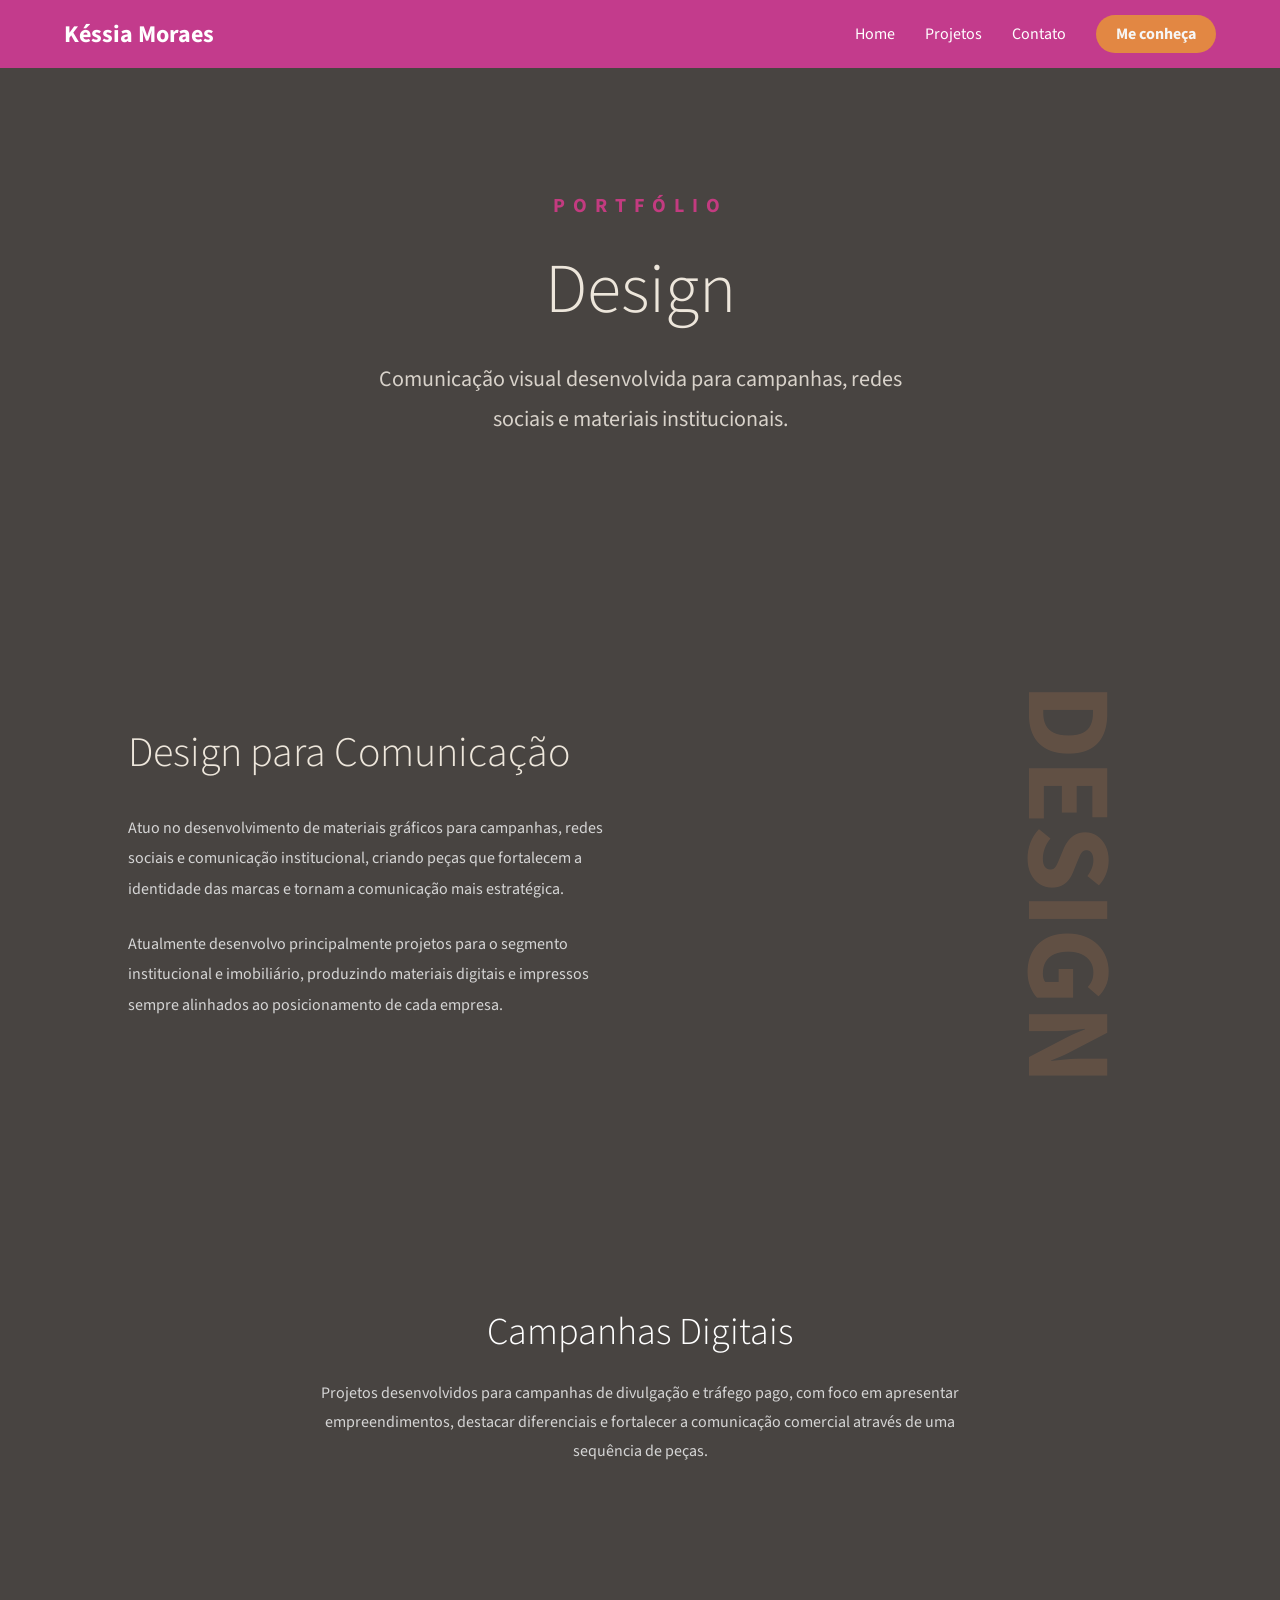
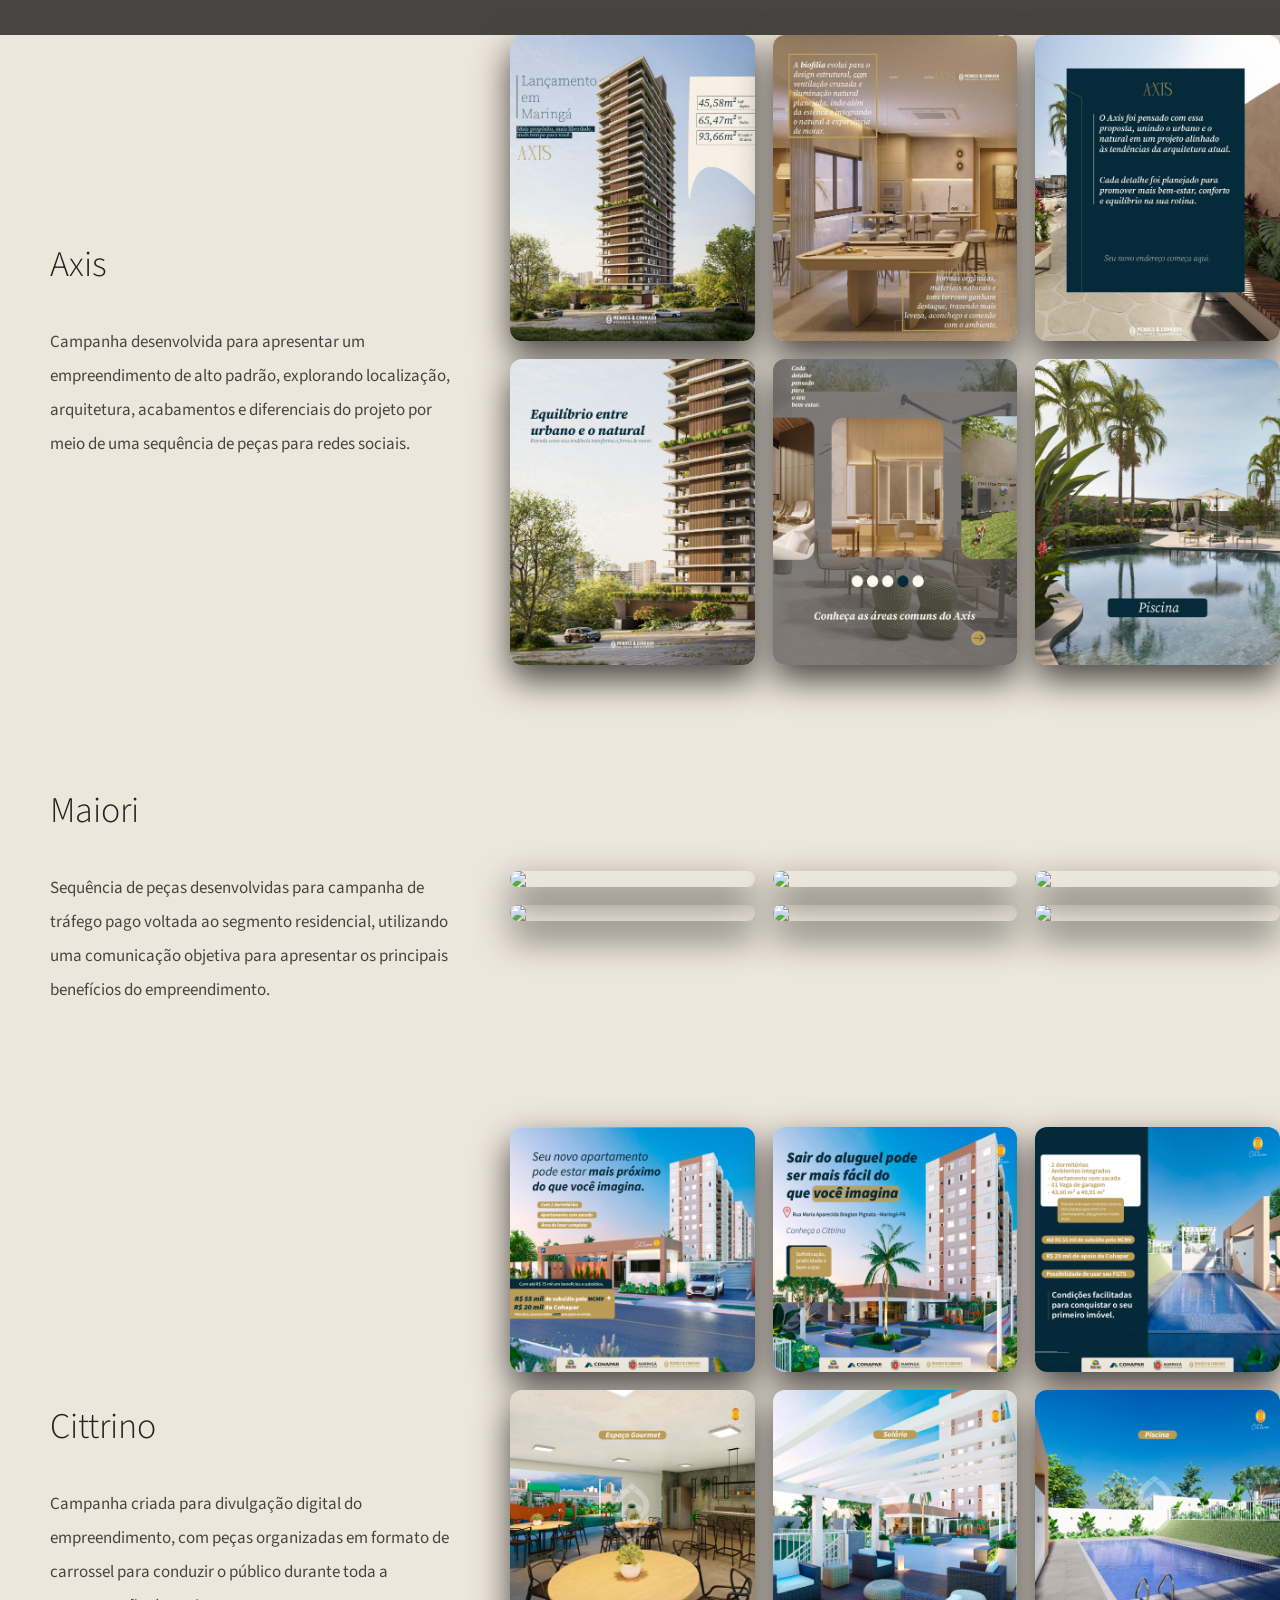
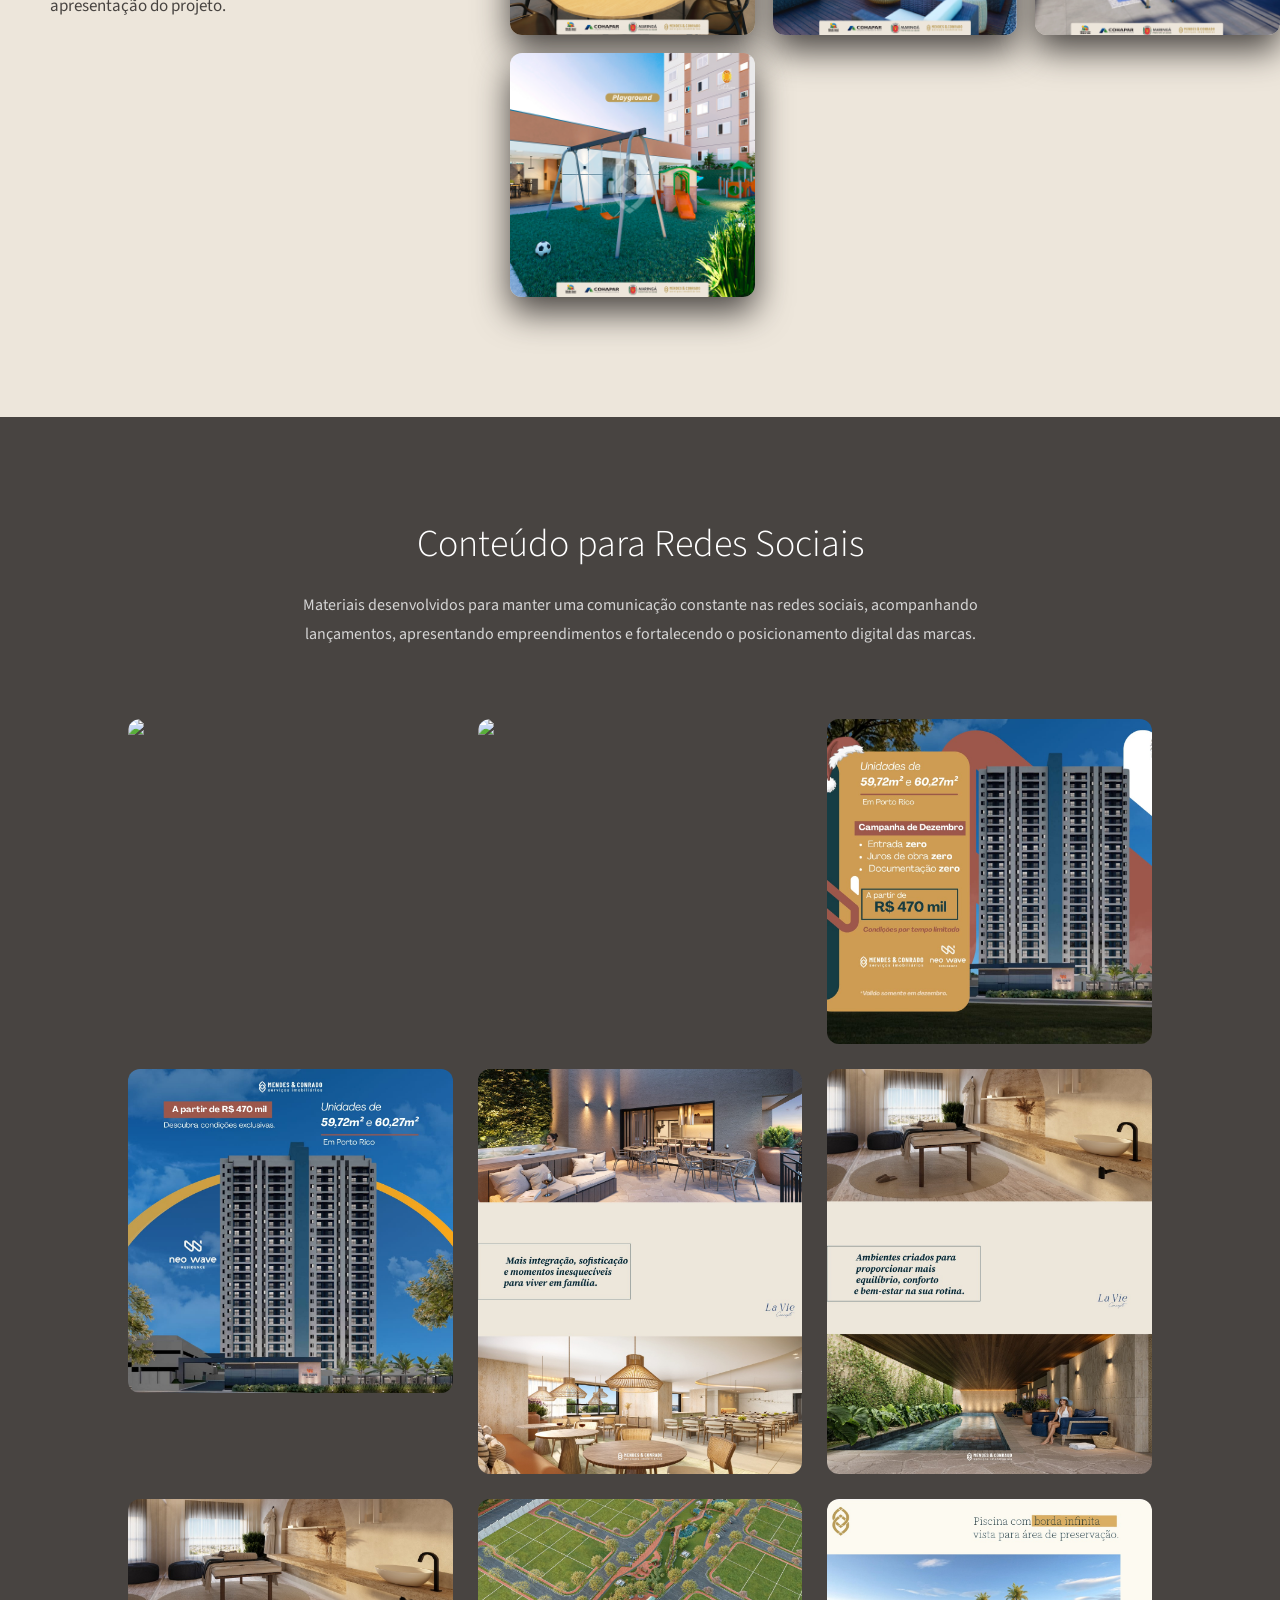
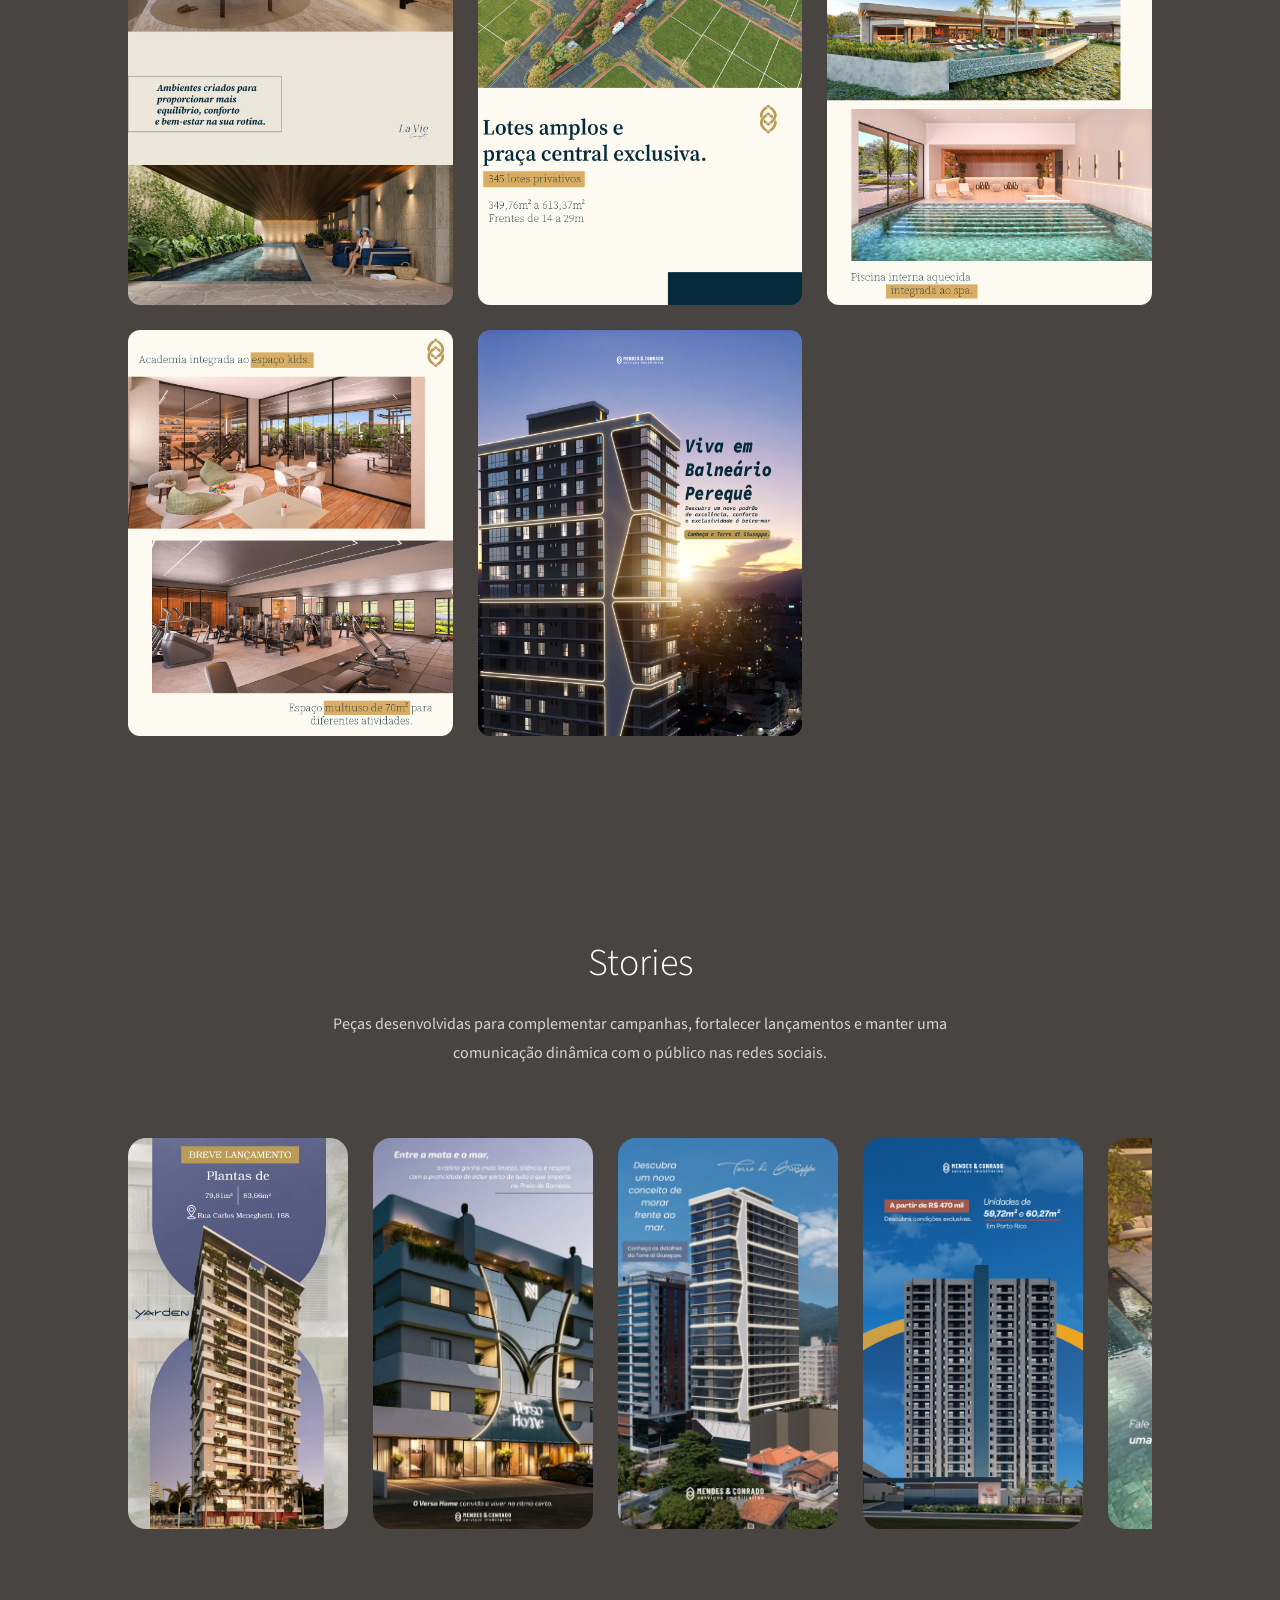
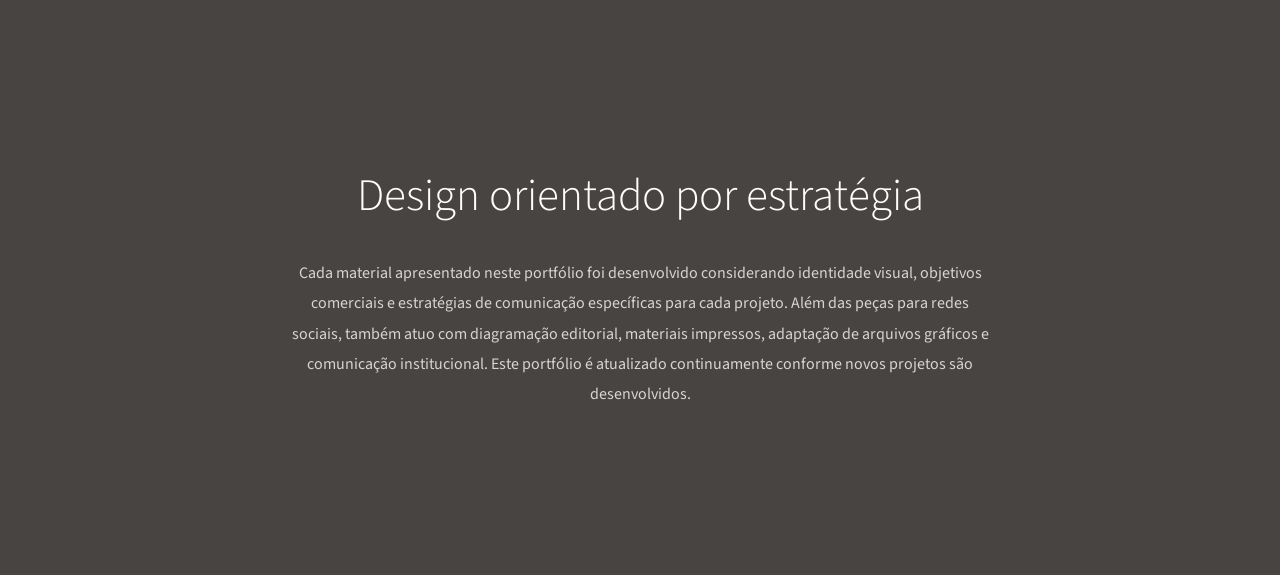
==== commit 91bedbd9: "corrige caminhos das imagens" ====
--- a/design.html
+++ b/design.html
@@ -212,11 +212,11 @@
 
 <img src="Designs/Albor 1.jpg" onclick="abrirImagem(this)">
 <img src="Designs/Albor 2.jpg" onclick="abrirImagem(this)">
-<img src="Designs/Neo Wave 1.jpeg" onclick="abrirImagem(this)">
-<img src="Designs/Neo Wave 2.jpeg" onclick="abrirImagem(this)">
-<img src="Designs/La Vie 2.jpeg" onclick="abrirImagem(this)">
-<img src="Designs/La Vie 3.jpeg" onclick="abrirImagem(this)">
-<img src="Designs/La Vie 4.jpeg" onclick="abrirImagem(this)">
+<img src="Designs/Neo wave 1.jpeg" onclick="abrirImagem(this)">
+<img src="Designs/Neo wave 2.jpeg" onclick="abrirImagem(this)">
+<img src="Designs/La vie 2.jpeg" onclick="abrirImagem(this)">
+<img src="Designs/La vie 3.jpeg" onclick="abrirImagem(this)">
+<img src="Designs/La vie 4.jpeg" onclick="abrirImagem(this)">
 <img src="Designs/Plátanos 2.jpg" onclick="abrirImagem(this)">
 <img src="Designs/Plátanos 3.jpg" onclick="abrirImagem(this)">
 <img src="Designs/Plátanos 4.jpg" onclick="abrirImagem(this)">
@@ -247,7 +247,7 @@
 <img src="Designs/Albor storys 1.jpg" onclick="abrirImagem(this)">
 <img src="Designs/Albor storys 2.jpg" onclick="abrirImagem(this)">
 <img src="Designs/Albor storys 3.jpg" onclick="abrirImagem(this)">
-<img src="Designs/instagram Story.png" onclick="abrirImagem(this)">
+<img src="Designs/Instagram Story.png" onclick="abrirImagem(this)">
 
 </div>
 
